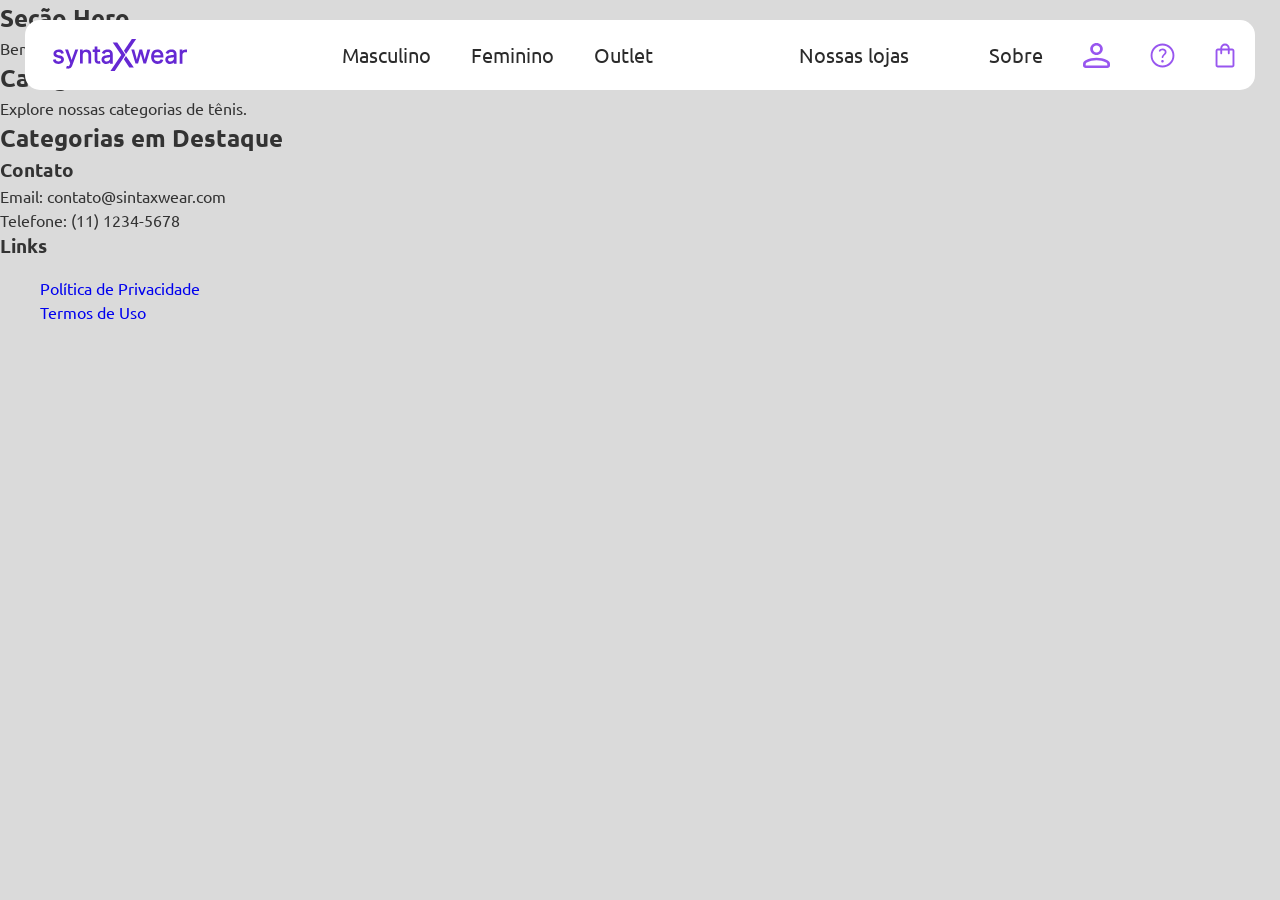
==== index.html @ 090f6666 "fix: alterado padding e tamanho do logo do menu" ====
<!DOCTYPE html>
<html lang="pt-br">

<head>
    <meta charset="UTF-8">
    <meta name="viewport" content="width=device-width, initial-scale=1.0">
    <title>SystaxWear-Tenis e snekers online</title>
    <!-- Chamar o arquivo reset antes de todos os outros. -->
    <link rel="stylesheet" href="src/reset.css">
    <link rel="stylesheet" href="src/variables.css">
    <link rel="stylesheet" href="src/style.css">
</head>

<body>
    <header class="header">
        <h1 class="logo">
            <a href="/"><img src="images/logo/logo.svg" alt="SystaxWear-Tenis e snekers online"
                    title="SystaxWear-Tenis e snekers online"></a>
        </h1>

        <nav class="nav-center" aria-label="Categorias Principais">
            <ul>
                <li><a href="#">Masculino</a></li>
                <li><a href="#">Feminino</a></li>
                <li><a href="#">Outlet</a></li>
            </ul>
        </nav>

        <nav class="nav-right" aria-label="Acesso rapido">
            <ul>
                <li><a href="#">Nossas lojas</a></li>
                <li><a href="#">
                <li>Sobre</a></li>
                <li><a href="#"><img src="images/icons/user.svg" alt=""></a></li>
                <li><a href="#"><img src="images/icons/help.svg" alt=""></a></li>
                <li><a href="#"><img src="images/icons/bag.svg" alt=""></a></li>
            </ul>

        </nav>


    </header>
    <!-- Navegação -->


    <main>
        <section id="hero" class="hero-section">
            <h2>Seção Hero</h2>
            <p>Bem-vindo à SintaxWear, sua loja de tênis e acessórios.</p>
        </section>
        <section id="categorias-tenis" class="tennis-categories">
            <h2>Categorias de Tênis</h2>
            <p>Explore nossas categorias de tênis.</p>
        </section>
        <section id="grid-categorias" class="featured-categories">
            <h2>Categorias em Destaque</h2>
            <div class="categories-grid">
                <!-- Itens do grid -->
            </div>
        </section>
    </main>
    <footer class="site-footer">
        <div class="contact-info">
            <h3>Contato</h3>
            <p>Email: contato@sintaxwear.com</p>
            <p>Telefone: (11) 1234-5678</p>
        </div>
        <div class="footer-links">
            <h3>Links</h3>
            <ul>
                <li><a href="#">Política de Privacidade</a></li>
                <li><a href="#">Termos de Uso</a></li>
            </ul>
        </div>
    </footer>
</body>

</html>
---- src/variables.css ----
@import url('https://fonts.googleapis.com/css2?family=Ubuntu:ital,wght@0,300;0,400;0,500;0,700;1,300;1,400;1,500;1,700&display=swap');

:root{
    --font-principal: 'Ubuntu', sans-serif;
}
---- src/style.css ----
body {
    font-family: var(--font-principal);
    background-color: #dadada;
    color: #333333;
}

.header {
    background-color: rgb(255, 255, 255);
    position: fixed;
    top: 20px;
    left: 50%;
    transform: translate(-50%);
    width: calc(100% - 50px);
    height: 70px;
    border-radius: 15px;
    z-index: 999;
    display: flex;
    justify-content: space-between;
    align-items: center;
    padding: 12px 20px;
}

.logo img {
    height: 48px;
}

.nav-center ul {
    display: flex;
    gap: 2.5rem;
}

.nav-center a {
    color: #2b2b2b;
    font-size: 1.25rem;
}

.nav-right ul {
    display: flex;
    gap: 2.5rem;
    align-items: center;
}

.nav-right a {
    color: #2b2b2b;
    font-size: 1.25rem;
}

.nav-right img {
    height: 25px;
}

.nav-right a:hover {
    opacity: 0.7;
}

.nav-center a:hover,
.nav-right a:hover {
    color: #6920c9;
}
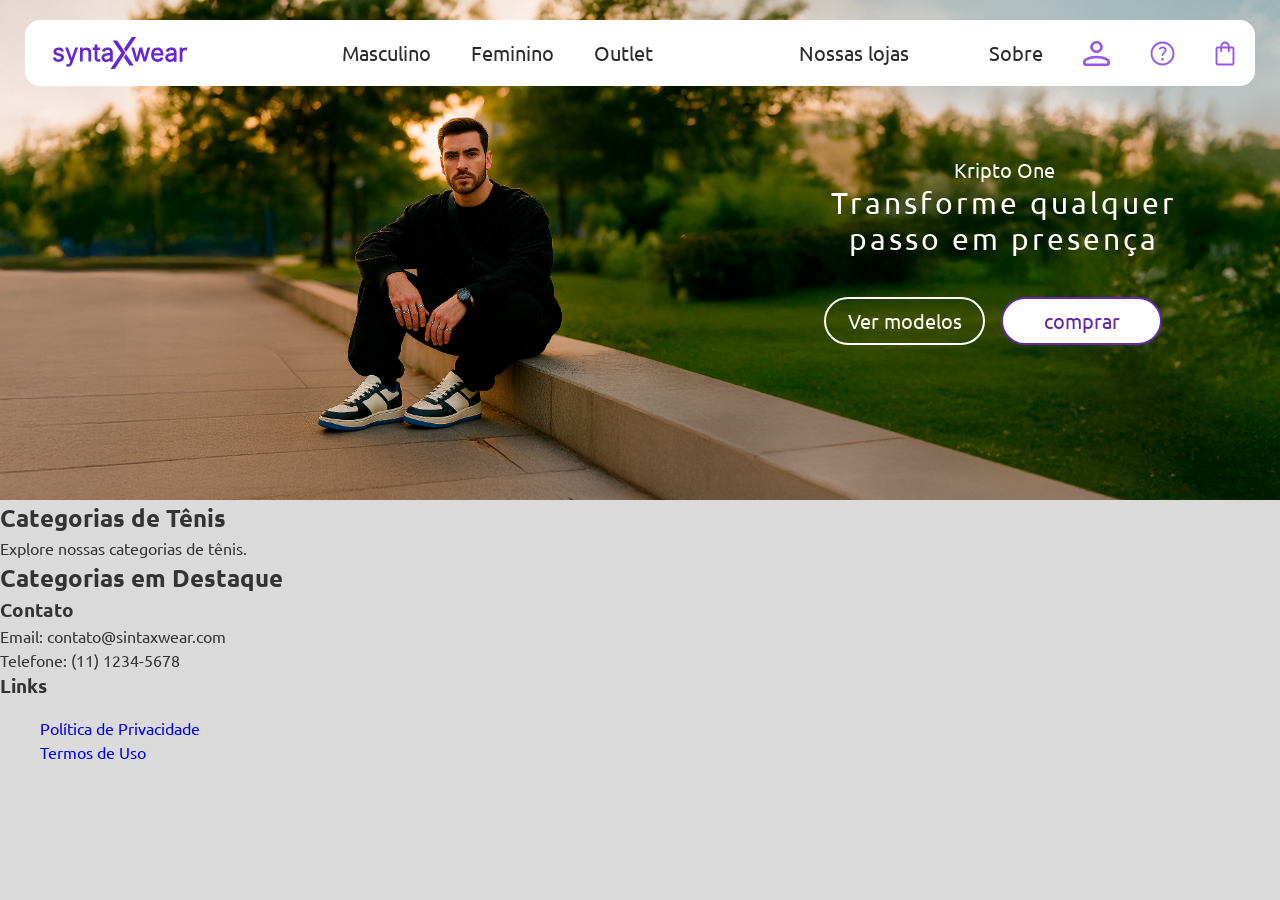
==== commit db8b9f94: "feat: adiciona o na página" ====
--- a/index.html
+++ b/index.html
@@ -41,12 +41,21 @@
 
     </header>
     <!-- Navegação -->
+    <!-- Hero section -->
+    <main>
+        <section id="hero" class="hero-section">
+            <div class="hero-overlay">
 
 
-    <main>
-        <section id="hero" class="hero-section">
-            <h2>Seção Hero</h2>
-            <p>Bem-vindo à SintaxWear, sua loja de tênis e acessórios.</p>
+                <div class="hero-content">
+                    <span class="hero-subtitle">Kripto One</span>
+                    <h2 class="hero-title">Transforme qualquer passo em presença</h2>
+                    <div class="hero-buttons">
+                        <a class="btn btn-outline" href="#">Ver modelos</a>
+                        <a class="btn btn-filled" href="#">comprar</a>
+                    </div>
+                </div>
+            </div>
         </section>
         <section id="categorias-tenis" class="tennis-categories">
             <h2>Categorias de Tênis</h2>
@@ -57,6 +66,7 @@
             <div class="categories-grid">
                 <!-- Itens do grid -->
             </div>
+
         </section>
     </main>
     <footer class="site-footer">
--- a/src/style.css
+++ b/src/style.css
@@ -11,13 +11,13 @@
     left: 50%;
     transform: translate(-50%);
     width: calc(100% - 50px);
-    height: 70px;
+    /* height: 70px; */
     border-radius: 15px;
     z-index: 999;
     display: flex;
     justify-content: space-between;
     align-items: center;
-    padding: 12px 20px;
+    padding: 0.125rem 1.25rem;
 }
 
 .logo img {
@@ -56,4 +56,77 @@
 .nav-center a:hover,
 .nav-right a:hover {
     color: #6920c9;
-}+}
+
+/* Seção hero */
+.hero-section {
+    background: url(../images/banner/hero.jpg) no-repeat center center;
+    height: 500px;
+    position: relative;
+    background-size: cover;
+}
+
+.hero-overlay {
+    width: 100%;
+    height: 100%;
+    display: flex;
+    align-items: center;
+    justify-content: flex-end;
+    padding: 0 6rem;
+}
+
+.hero-content {
+    color: #ffff;
+    max-width: 360px;
+    text-align: center;
+}
+
+.hero-content .hero-title {
+    font-size: 1.87rem;
+    margin-bottom: 40px;
+    font-weight: 400;
+    line-height: 36px;
+    letter-spacing: 3px;
+}
+
+.hero-content .hero-subtitle {
+    font-size: 1.25rem;
+    font-weight: 400;
+}
+
+.hero-buttons{
+    display: flex;
+    gap: 16px;
+}
+
+.btn {
+    font-size: 1.25rem;
+    width: 161px;
+    height: 48px;
+    border-radius: 25px;
+    text-decoration: none;
+    color: #ffff;
+    font-weight: 400;
+    padding: 10px 20px;
+    transition: background-color 0.3s, border 0.3s;
+    line-height: 23px;
+}
+
+
+.btn-outline {
+    background-color: transparent;
+    border: 2px solid #ffff;
+}
+
+.btn-filled {
+    background-color: #ffff;
+    border: 2px solid;
+    color: #6329A2;  
+}
+
+.btn:hover{
+    background-color: #6920c9;
+    color: #ffff;
+    border-color: #6329A2;
+}
+
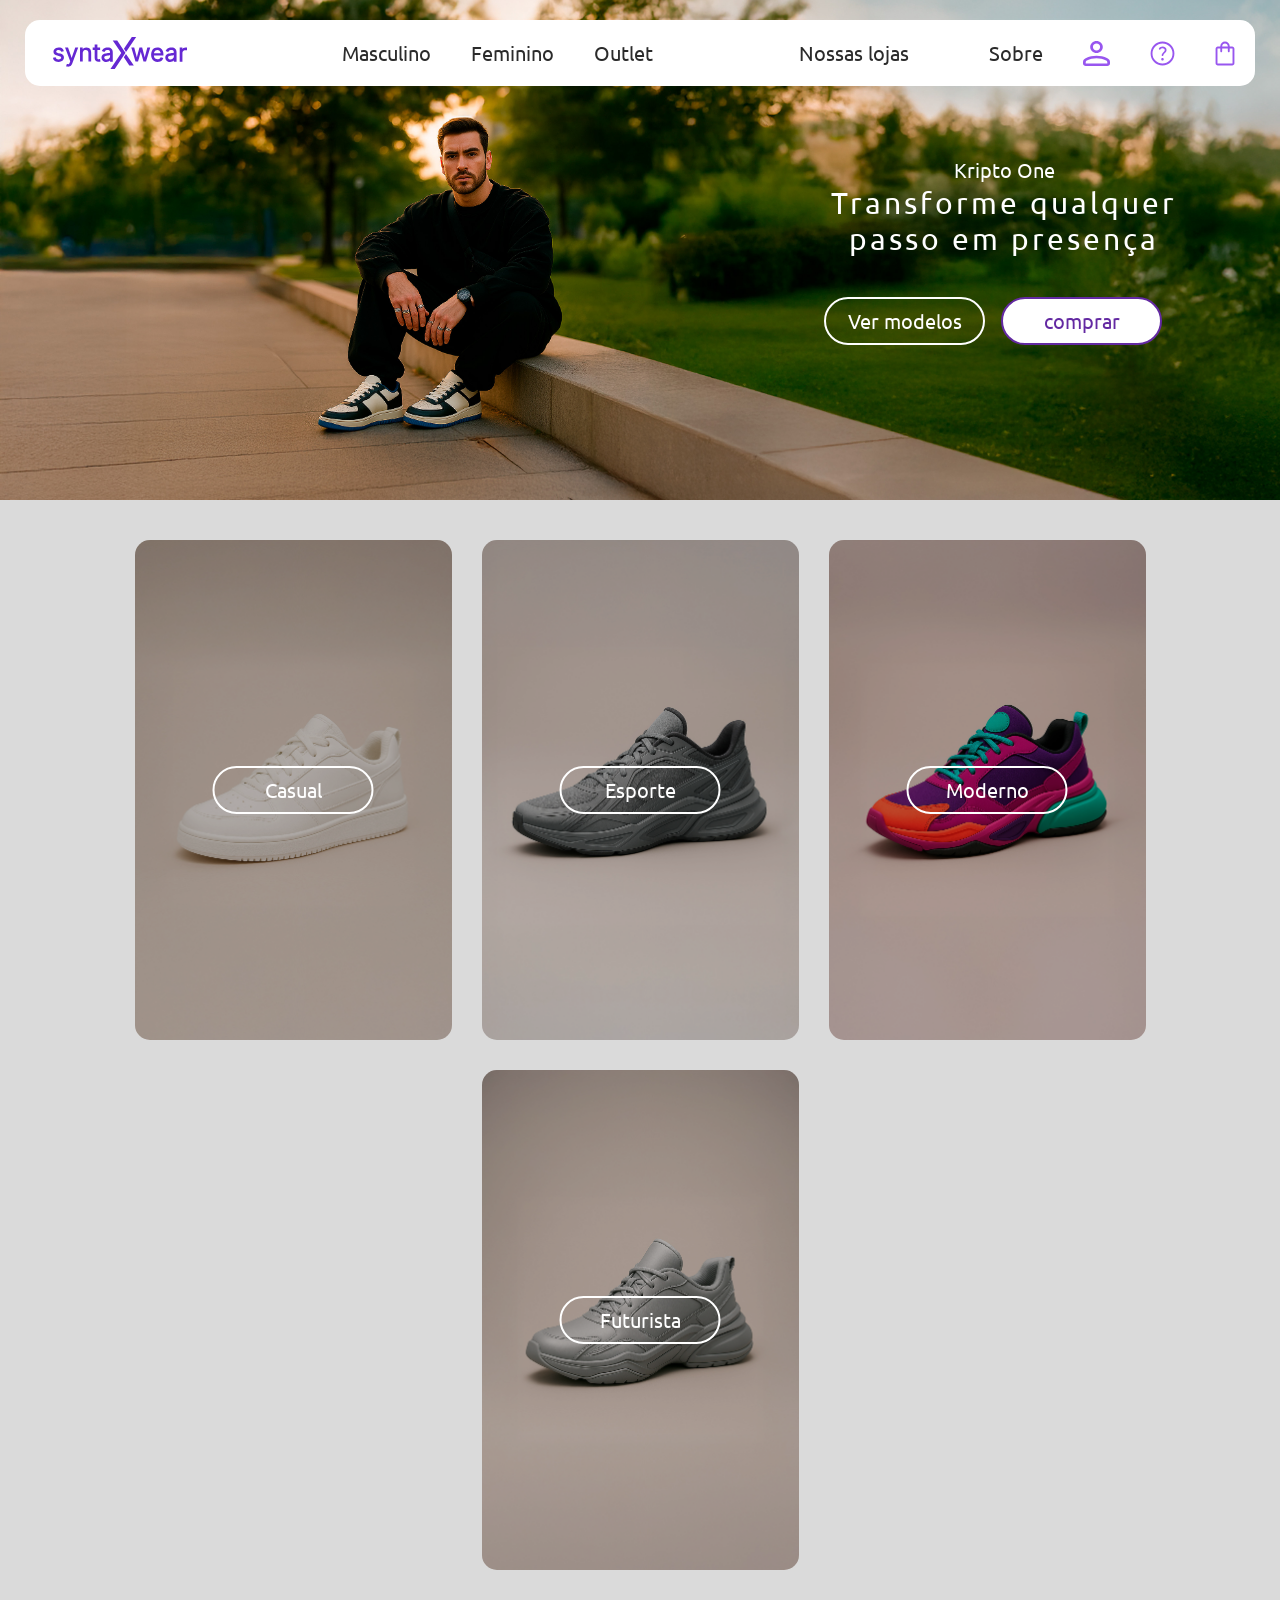
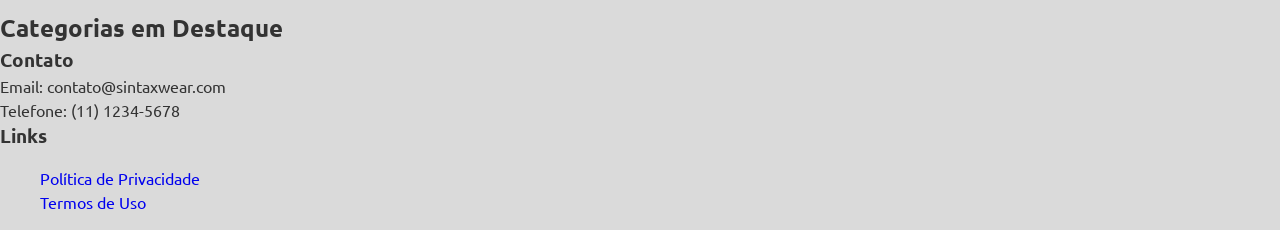
==== commit 6ef09c5c: "feat: adiciona seção de categorias" ====
--- a/index.html
+++ b/index.html
@@ -5,10 +5,14 @@
     <meta charset="UTF-8">
     <meta name="viewport" content="width=device-width, initial-scale=1.0">
     <title>SystaxWear-Tenis e snekers online</title>
+    <meta name="description"
+        content="SystaxWear é a sua loja online de tênis e sneakers. Encontre os melhores modelos, desde os clássicos até os lançamentos mais recentes. Compre com segurança e estilo na SystaxWear.">
     <!-- Chamar o arquivo reset antes de todos os outros. -->
     <link rel="stylesheet" href="src/reset.css">
     <link rel="stylesheet" href="src/variables.css">
     <link rel="stylesheet" href="src/style.css">
+
+    <link rel="shortcut icon" href="images/favicon/logo.svg" type="image/x-icon">
 </head>
 
 <body>
@@ -45,8 +49,6 @@
     <main>
         <section id="hero" class="hero-section">
             <div class="hero-overlay">
-
-
                 <div class="hero-content">
                     <span class="hero-subtitle">Kripto One</span>
                     <h2 class="hero-title">Transforme qualquer passo em presença</h2>
@@ -57,14 +59,40 @@
                 </div>
             </div>
         </section>
-        <section id="categorias-tenis" class="tennis-categories">
-            <h2>Categorias de Tênis</h2>
-            <p>Explore nossas categorias de tênis.</p>
+        <!-- Seção de categorias dos tenis -->
+        <section id="categorias-tenis" class="category-section">
+
+            <div class="category-card casual">
+                <a href="#" class="category-link">
+                    <span class="overlay"></span>
+                    <span class="category-name btn btn-outline">Casual</span>
+                </a>
+            </div>
+            <div class="category-card esporte">
+                <a href="#" class="category-link">
+                    <span class="overlay"></span>
+                    <span class="category-name btn btn-outline">Esporte</span>
+                </a>
+            </div>
+            <div class="category-card moderno">
+                <a href="#" class="category-link">
+                    <span class="overlay"></span>
+                    <span class="category-name btn btn-outline">Moderno</span>
+                </a>
+            </div>
+            <div class="category-card futurista">
+                <a href="#" class="category-link">
+                    <span class="overlay"></span>
+                    <span class="category-name btn btn-outline">Futurista</span>
+                </a>
+            </div>
+
+
         </section>
         <section id="grid-categorias" class="featured-categories">
             <h2>Categorias em Destaque</h2>
             <div class="categories-grid">
-                <!-- Itens do grid -->
+
             </div>
 
         </section>
--- a/src/style.css
+++ b/src/style.css
@@ -94,7 +94,7 @@
     font-weight: 400;
 }
 
-.hero-buttons{
+.hero-buttons {
     display: flex;
     gap: 16px;
 }
@@ -110,6 +110,7 @@
     padding: 10px 20px;
     transition: background-color 0.3s, border 0.3s;
     line-height: 23px;
+    text-align: center;
 }
 
 
@@ -121,12 +122,79 @@
 .btn-filled {
     background-color: #ffff;
     border: 2px solid;
-    color: #6329A2;  
-}
-
-.btn:hover{
+    color: #6329A2;
+}
+
+.btn:hover {
     background-color: #6920c9;
     color: #ffff;
     border-color: #6329A2;
-}
-
+    text-align: right;
+}
+
+/*Product-card*/
+.category-section {
+    padding-top: 40px;
+    padding-bottom: 40px;
+    display: flex;
+    flex-wrap: wrap;
+    justify-content: center;
+    gap: 30px;
+}
+
+.category-card {
+    position: relative;
+    width: 317px;
+    height: 500px;
+    border-radius: 15px;
+    transition: transform 0.3s ease;
+    overflow: hidden;
+    /*Usado para cortar tudo que "vaze" para fora desse contexto*/
+}
+
+.overlay {
+    position: absolute;
+    inset: 0;
+    /*Propriedade que faz com que ela ocupe todo o espaço disponível do elemento pai*/
+    background-color: rgb(0, 0, 0, 0.25);
+    z-index: 1;
+}
+
+.category-name {
+    position: absolute;
+    left: 50%;
+    top: 50%;
+    transform: translate(-50%, -50%);
+    z-index: 2;
+}
+
+.category-card:hover {
+    transform: scale(1.05);
+    transition: transform 0.3s ease;
+}
+
+
+
+.casual {
+    background-image: url(../images/products/casual.jpg);
+    background-size: cover;
+    background-position: center;
+}
+
+.esporte {
+    background-image: url(../images/products/esporte.jpg);
+    background-size: cover;
+    background-position: center;
+}
+
+.moderno {
+    background-image: url(../images/products/moderno.jpg);
+    background-size: cover;
+    background-position: center;
+}
+
+.futurista {
+    background-image: url(../images/products/futurista.jpg);
+    background-size: cover;
+    background-position: center;
+}
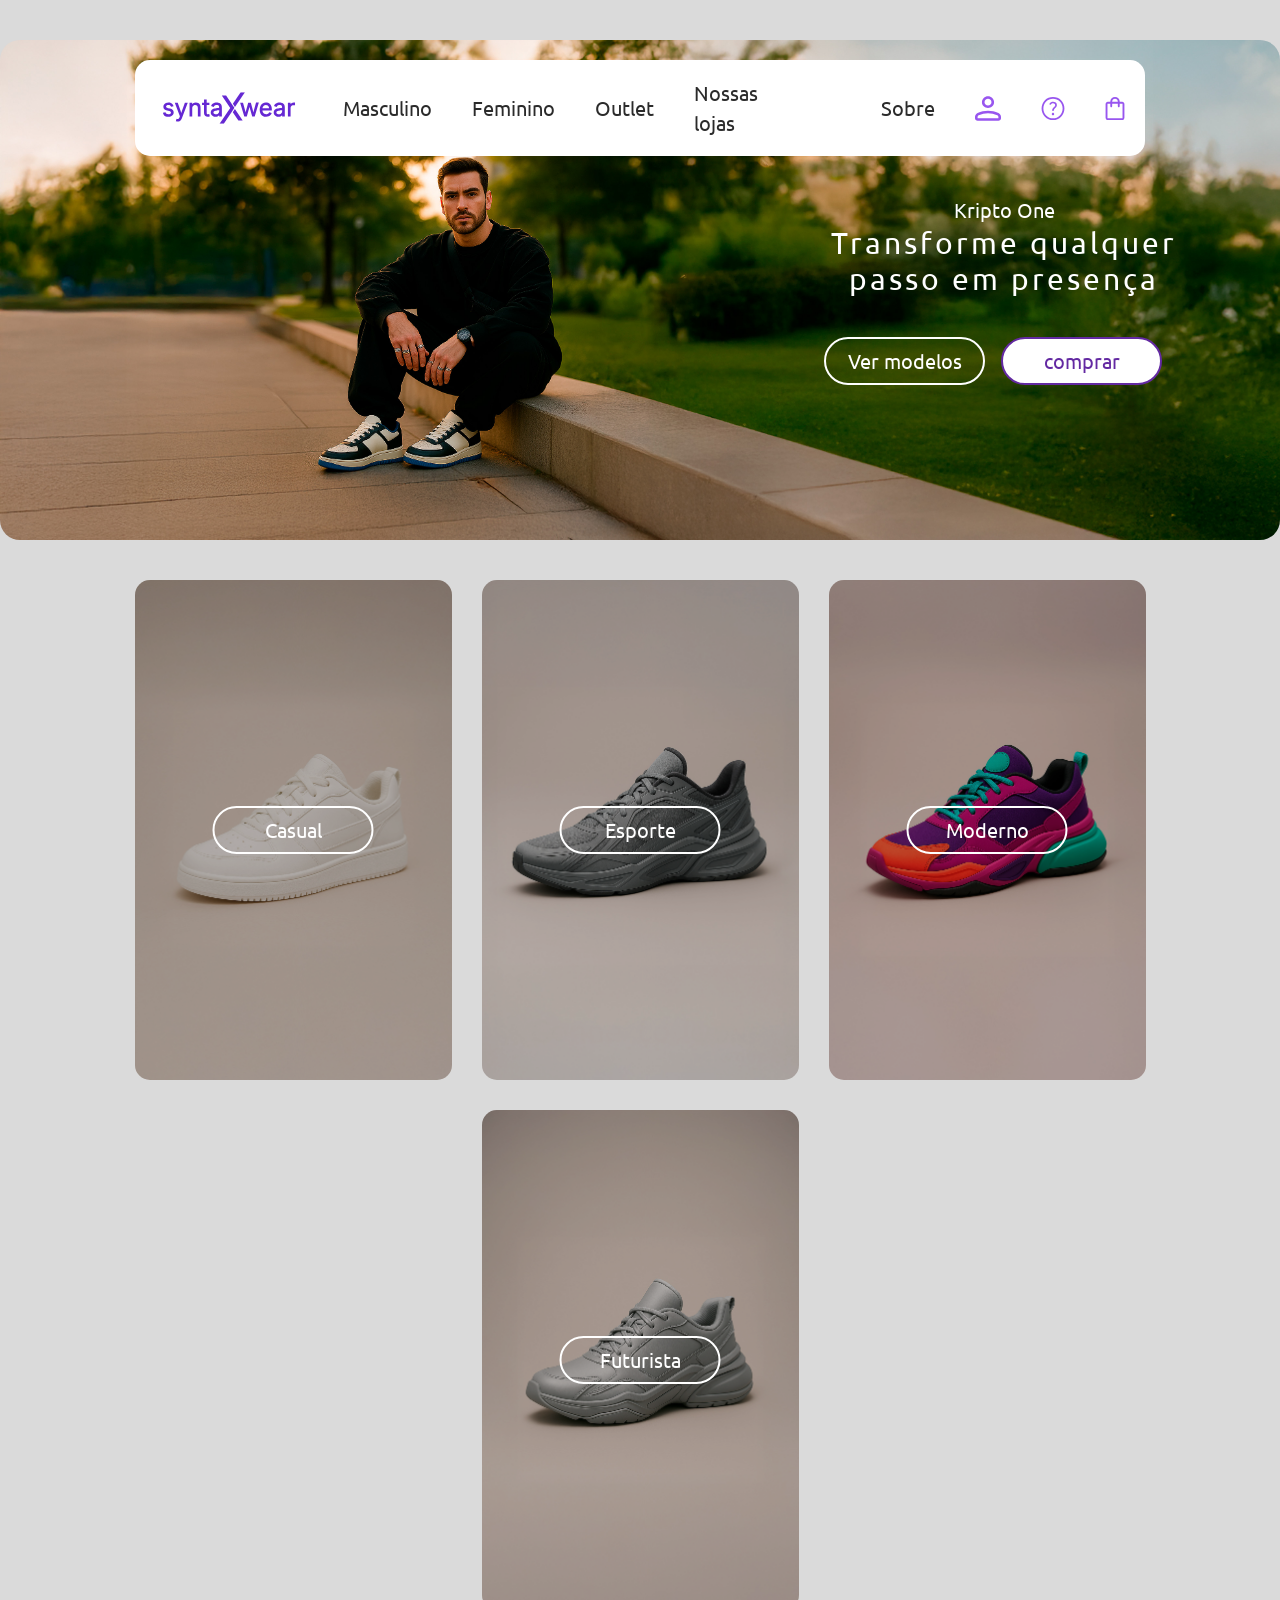
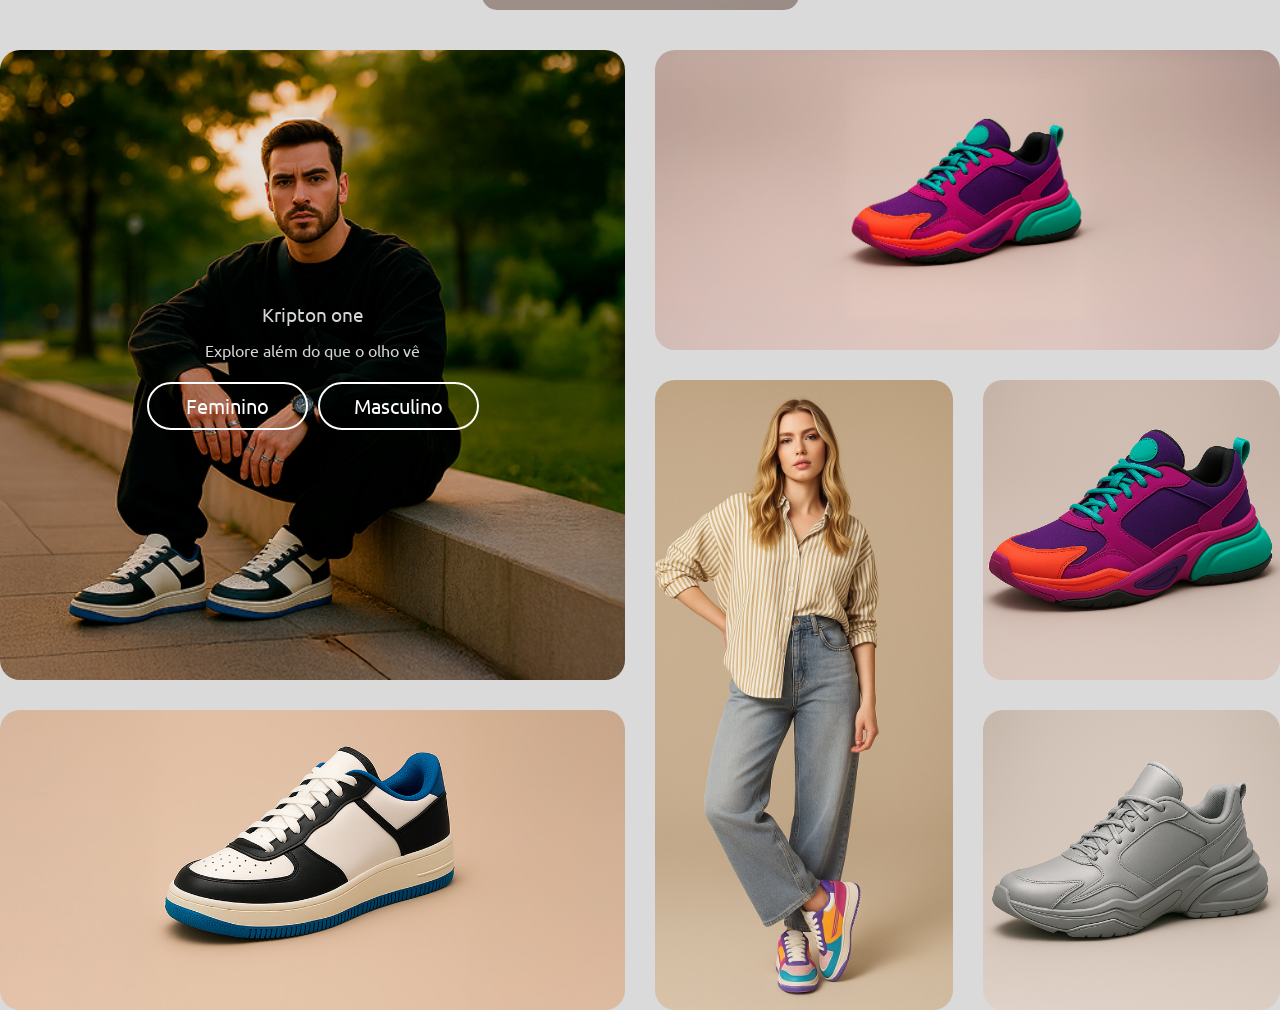
==== commit fa5f561a: "feat: adiciona grid de produtos" ====
--- a/index.html
+++ b/index.html
@@ -86,18 +86,27 @@
                     <span class="category-name btn btn-outline">Futurista</span>
                 </a>
             </div>
-
-
         </section>
-        <section id="grid-categorias" class="featured-categories">
-            <h2>Categorias em Destaque</h2>
-            <div class="categories-grid">
-
+        <!-- Seção de produtos -->
+        <section class="grid-section">
+            <div class="card highlight bg-top1">
+                <div class="top1-content">
+                    <h3 class="card-title">Kripton one</h3>
+                    <p class="card-subtitle">Explore além do que o olho vê</p>
+                    <div class="cta-group">
+                        <a href="#" class="btn btn-outline">Feminino</a>    
+                        <a href="#" class="btn btn-outline">Masculino</a>
+                    </div>
+                </div>
             </div>
-
+            <div class="card sneaker-purple"></div>
+            <div class="card model"></div>
+            <div class="card sneaker-color"></div>
+            <div class="card sneaker-white"></div>
+            <div class="card sneaker-silver"></div>
         </section>
     </main>
-    <footer class="site-footer">
+    <!-- <footer class="site-footer">
         <div class="contact-info">
             <h3>Contato</h3>
             <p>Email: contato@sintaxwear.com</p>
@@ -110,7 +119,7 @@
                 <li><a href="#">Termos de Uso</a></li>
             </ul>
         </div>
-    </footer>
+    </footer> -->
 </body>
 
 </html>
--- a/src/style.css
+++ b/src/style.css
@@ -4,13 +4,19 @@
     color: #333333;
 }
 
+main {
+    padding: 2.5rem 0 0;
+    max-width: 1360px;
+    margin: 0 auto;
+}
+
 .header {
     background-color: rgb(255, 255, 255);
     position: fixed;
-    top: 20px;
+    top: 60px;
     left: 50%;
     transform: translate(-50%);
-    width: calc(100% - 50px);
+    width: calc(100% - 270px);
     /* height: 70px; */
     border-radius: 15px;
     z-index: 999;
@@ -64,6 +70,7 @@
     height: 500px;
     position: relative;
     background-size: cover;
+    border-radius: 20px;
 }
 
 .hero-overlay {
@@ -197,4 +204,91 @@
     background-image: url(../images/products/futurista.jpg);
     background-size: cover;
     background-position: center;
+}
+
+/*Seção grid de produtos*/
+
+.grid-section {
+    display: grid;
+    grid-template-columns: repeat(4, 1fr);
+    grid-template-rows: repeat(3, 300px);
+    grid-template-areas:
+        "highlight highlight sneaker-purple sneaker-purple"
+        "highlight highlight model sneaker-color"
+        "sneaker-white sneaker-white model sneaker-silver";
+    gap: 30px;
+}
+
+.card {
+    background-position: center;
+    background-repeat: no-repeat;
+    background-size: cover;
+    position: relative;
+    border-radius: 20px;
+    transition: transform 0.3s ease;
+}
+
+.card:hover{
+    cursor: pointer;
+    transform: scale(1.03);
+    transition: transform 0.3s ease;
+}
+
+.highlight {
+    grid-area: highlight;
+    background-image: url(../images/products/card_imagem.jpg);
+}
+
+.sneaker-purple {
+    grid-area: sneaker-purple;
+    background-image: url(../images/products/moderno.jpg);
+}
+
+.model {
+    grid-area: model;
+    background-image: url(../images/products/modelo-feminino.jpg);
+}
+
+.sneaker-color {
+    grid-area: sneaker-color;
+    background-image: url(../images/products/futurista-grid.jpg);
+
+}
+
+.sneaker-white {
+    grid-area: sneaker-white;
+    background-image: url(../images/products/preto-branco-grid.jpg);
+
+}
+
+.sneaker-silver {
+    grid-area: sneaker-silver;
+    background-image: url(../images/products/moderno-grid.jpg);
+
+}
+
+.top1-content {
+    position: absolute;
+    left: 50%;
+    top: 50%;
+    transform: translate(-50%, -50%);
+    text-align: center;
+}
+
+.card-title{
+    font-family: 1.25rem;
+    font-weight: 400;
+    color: #d6d6d6;
+    margin-bottom: 10px;
+}
+.card-subtitle{
+    font-family: 1.5rem;
+    font-weight: 400;
+    color: #d6d6d6;
+    margin-bottom: 20px;
+}
+
+.cta-group{
+    display: flex;
+    gap: 10px;
 }
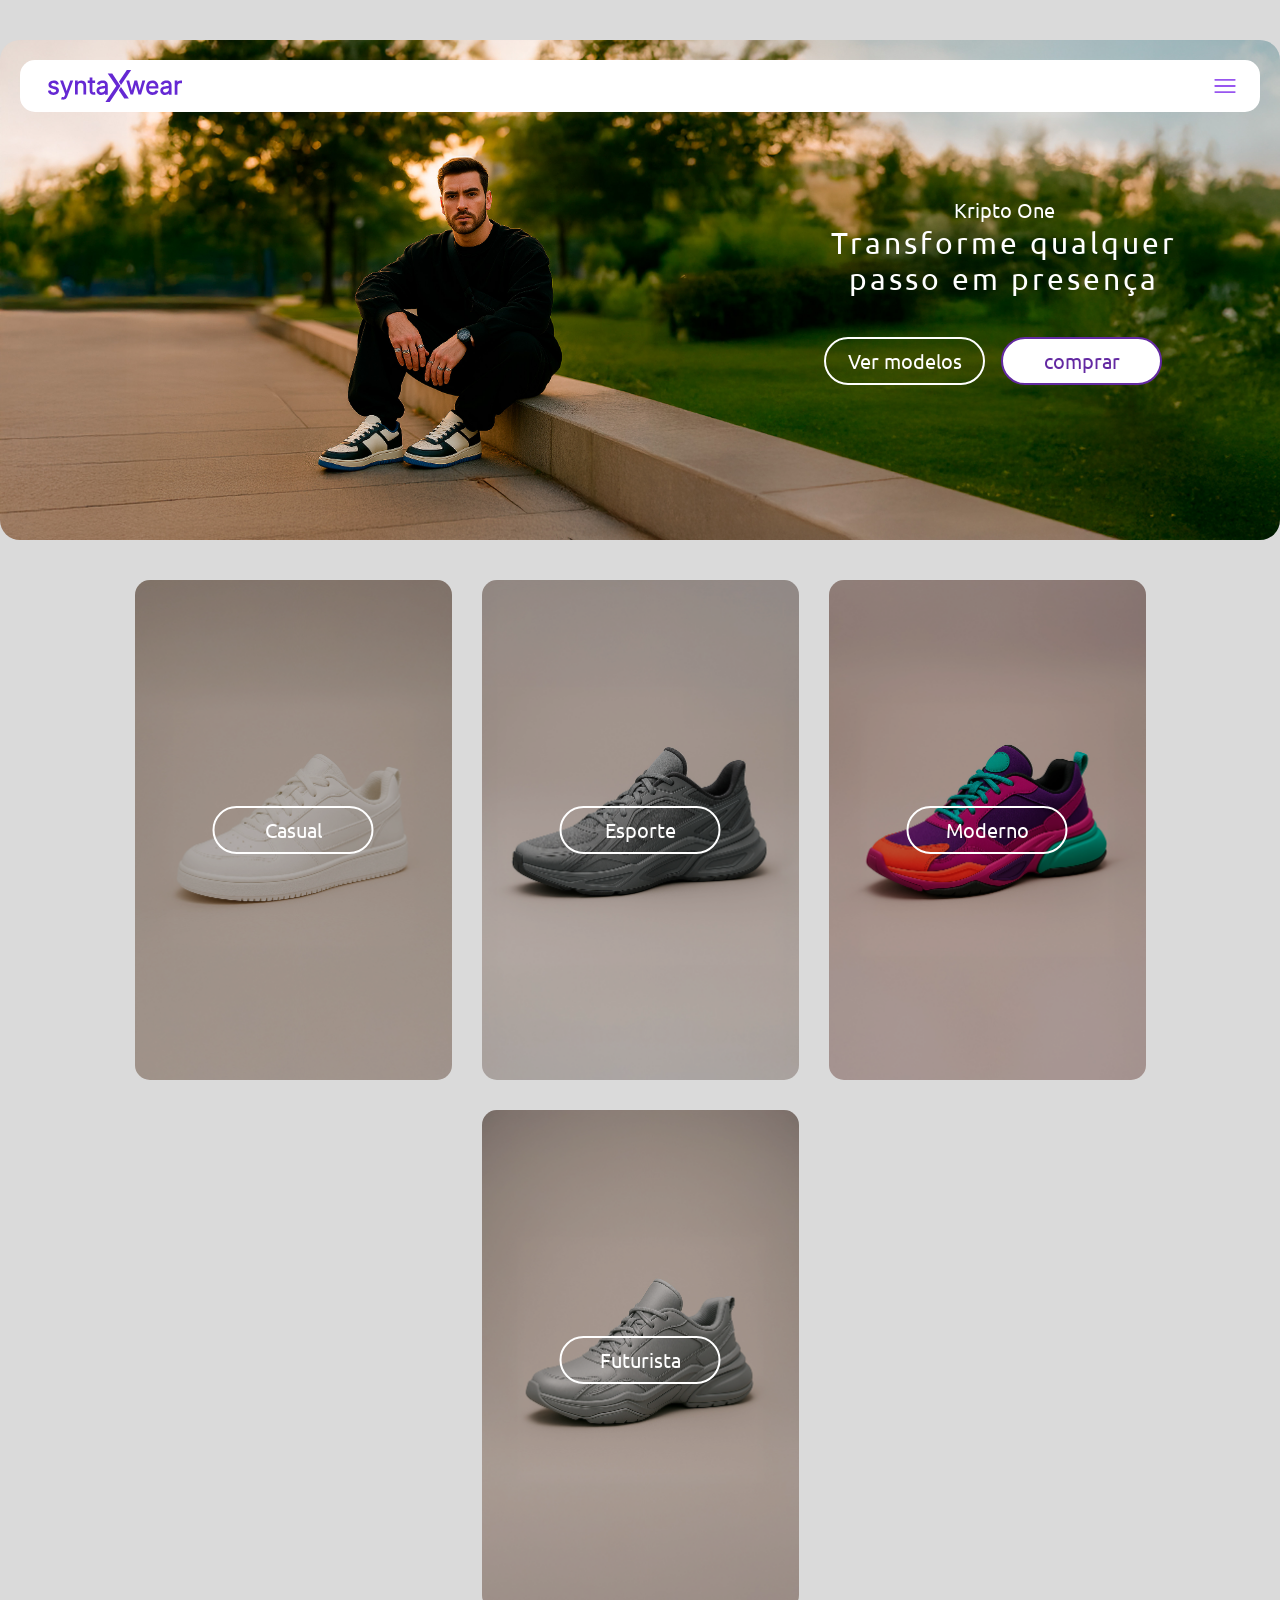
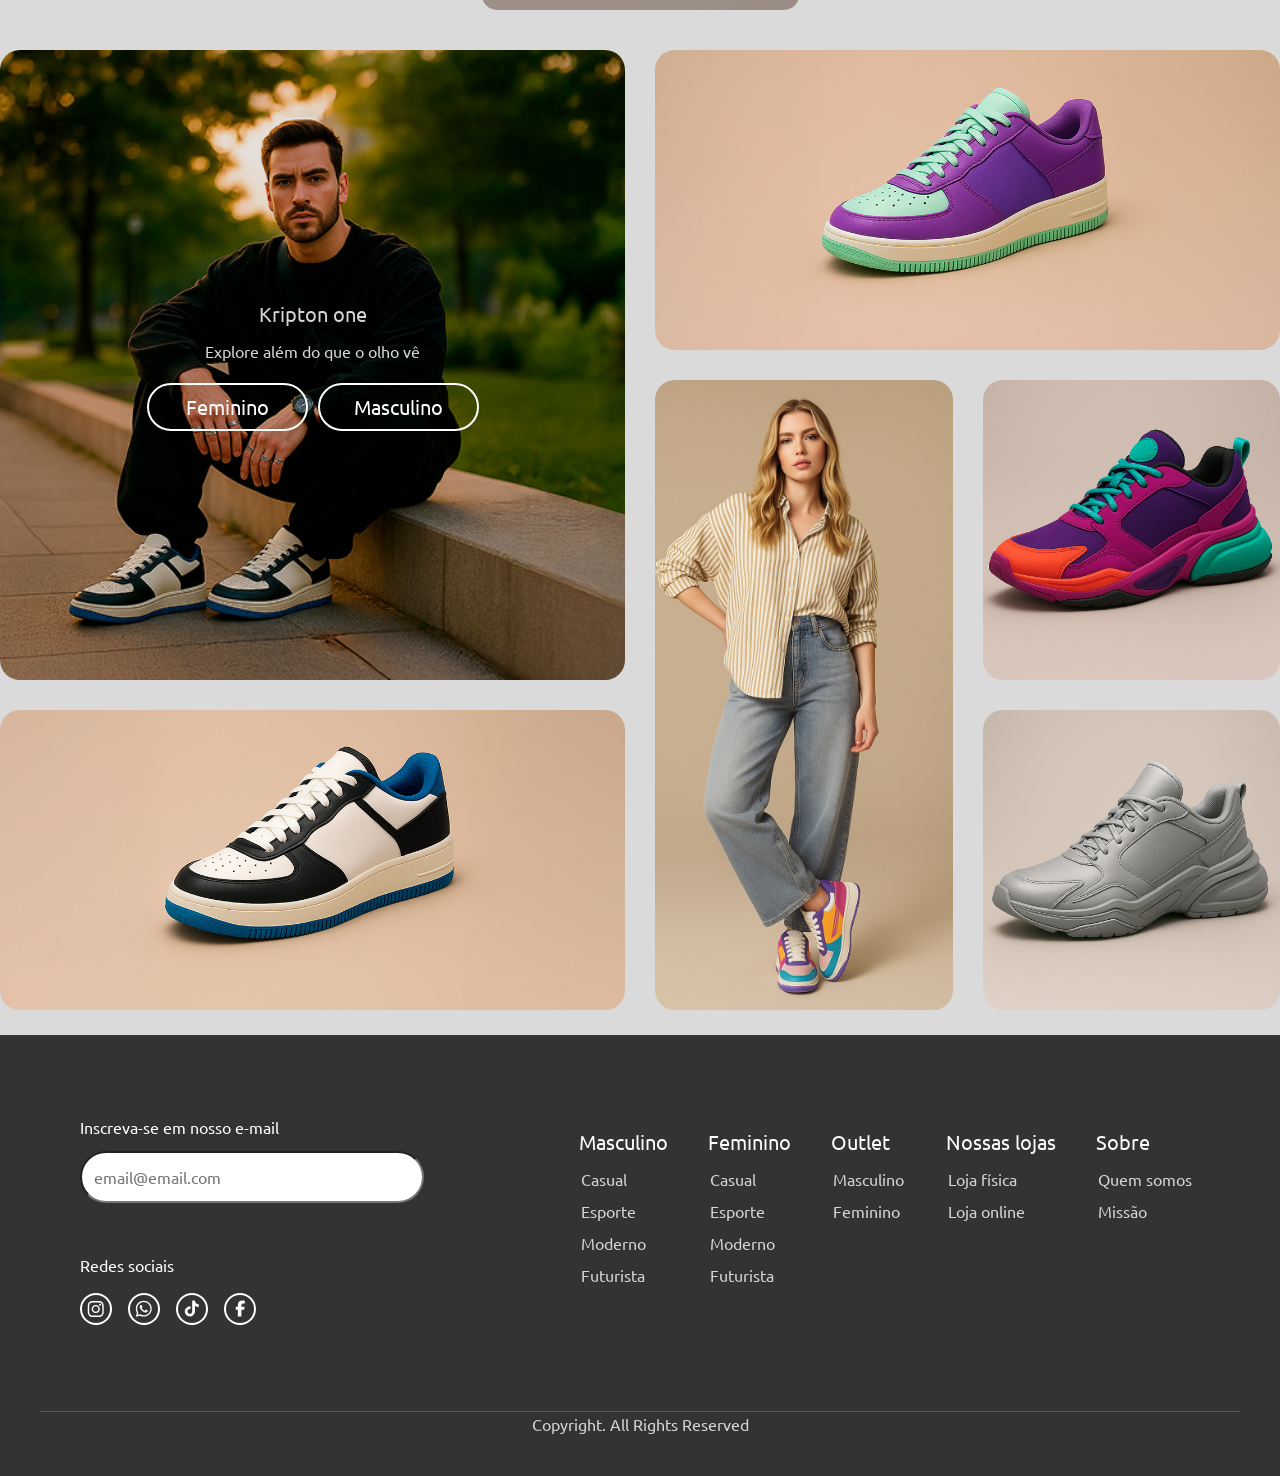
==== commit 1b1fe9b4: "feat: adiciona responsividade ao menu" ====
--- a/index.html
+++ b/index.html
@@ -22,24 +22,33 @@
                     title="SystaxWear-Tenis e snekers online"></a>
         </h1>
 
-        <nav class="nav-center" aria-label="Categorias Principais">
-            <ul>
-                <li><a href="#">Masculino</a></li>
-                <li><a href="#">Feminino</a></li>
-                <li><a href="#">Outlet</a></li>
-            </ul>
-        </nav>
+        <input type="checkbox" name="" id="menu-toggle" class="menu-toggle">
+        <label for="menu-toggle" class="menu-icon">
+            <img src="./images/icons/hamburguer.svg" alt="">
+        </label>
 
-        <nav class="nav-right" aria-label="Acesso rapido">
-            <ul>
-                <li><a href="#">Nossas lojas</a></li>
-                <li><a href="#">
-                <li>Sobre</a></li>
-                <li><a href="#"><img src="images/icons/user.svg" alt=""></a></li>
-                <li><a href="#"><img src="images/icons/help.svg" alt=""></a></li>
-                <li><a href="#"><img src="images/icons/bag.svg" alt=""></a></li>
-            </ul>
+        <nav class="nav-container">
 
+
+            <nav class="nav-center" aria-label="Categorias Principais">
+                <ul>
+                    <li><a href="#">Masculino</a></li>
+                    <li><a href="#">Feminino</a></li>
+                    <li><a href="#">Outlet</a></li>
+                </ul>
+            </nav>
+
+
+            <nav class="nav-right" aria-label="Acesso rapido">
+                <ul>
+                    <li><a href="#">Nossas lojas</a></li>
+                    <li><a href="#">Sobre</a></li>
+                    <li><a href="#"><img src="images/icons/user.svg" alt=""></a></li>
+                    <li><a href="#"><img src="images/icons/help.svg" alt=""></a></li>
+                    <li><a href="#"><img src="images/icons/bag.svg" alt=""></a></li>
+                </ul>
+
+            </nav>
         </nav>
 
 
@@ -53,14 +62,14 @@
                     <span class="hero-subtitle">Kripto One</span>
                     <h2 class="hero-title">Transforme qualquer passo em presença</h2>
                     <div class="hero-buttons">
-                        <a class="btn btn-outline" href="#">Ver modelos</a>
+                        <a class="btn btn-outline" href="#footer">Ver modelos</a>
                         <a class="btn btn-filled" href="#">comprar</a>
                     </div>
                 </div>
             </div>
         </section>
         <!-- Seção de categorias dos tenis -->
-        <section id="categorias-tenis" class="category-section">
+        <section id="categorias-tenis" class="category-section" id="categorias-tenis">
 
             <div class="category-card casual">
                 <a href="#" class="category-link">
@@ -88,13 +97,13 @@
             </div>
         </section>
         <!-- Seção de produtos -->
-        <section class="grid-section">
+        <section class="grid-section" id="grid">
             <div class="card highlight bg-top1">
                 <div class="top1-content">
                     <h3 class="card-title">Kripton one</h3>
                     <p class="card-subtitle">Explore além do que o olho vê</p>
                     <div class="cta-group">
-                        <a href="#" class="btn btn-outline">Feminino</a>    
+                        <a href="#" class="btn btn-outline">Feminino</a>
                         <a href="#" class="btn btn-outline">Masculino</a>
                     </div>
                 </div>
@@ -106,20 +115,82 @@
             <div class="card sneaker-silver"></div>
         </section>
     </main>
-    <!-- <footer class="site-footer">
-        <div class="contact-info">
-            <h3>Contato</h3>
-            <p>Email: contato@sintaxwear.com</p>
-            <p>Telefone: (11) 1234-5678</p>
+    <footer class="site-footer" id="footer">
+        <div class="footer-content">
+            <div class="footer-right">
+                <form class="newsletter-form">
+                    <label for="newsletter-email">Inscreva-se em nosso e-mail</label>
+                    <input type="email" id="newsletter-email" placeholder="email@email.com" />
+                </form>
+                <div class="footer-social">
+                    <span>Redes sociais</span>
+                    <ul>
+                        <li>
+                            <a href="https://www.instagram.com/" target="_blank"><img src="./images/icons/instagram.svg"
+                                    alt="Instagram" /></a>
+                        </li>
+                        <li>
+                            <a href="https://wa.me/5511999999999" target="_blank"><img src="./images/icons/whatsapp.svg"
+                                    alt="WhatsApp" /></a>
+                        </li>
+                        <li>
+                            <a href="https://www.tiktok.com/" target="_blank"><img src="./images/icons/tiktok.svg"
+                                    alt="TikTok" /></a>
+                        </li>
+                        <li>
+                            <a href="https://www.facebook.com/" target="_blank"><img src="./images/icons/facebook.svg"
+                                    alt="Facebook" /></a>
+                        </li>
+                    </ul>
+                </div>
+            </div>
+            <nav class="footer-nav">
+                <div class="footer-column">
+                    <strong>Masculino</strong>
+                    <ul>
+                        <li><a href="#grid">Casual</a></li>
+                        <li><a href="#categorias-tenis">Esporte</a></li>
+                        <li><a href="#grid">Moderno</a></li>
+                        <li><a href="#grid">Futurista</a></li>
+                    </ul>
+                </div>
+                <div class="footer-column">
+                    <strong>Feminino</strong>
+                    <ul>
+                        <li><a href="#grid">Casual</a></li>
+                        <li><a href="#grid">Esporte</a></li>
+                        <li><a href="#grid">Moderno</a></li>
+                        <li><a href="#grid">Futurista</a></li>
+                    </ul>
+                </div>
+                <div class="footer-column">
+                    <strong>Outlet</strong>
+                    <ul>
+                        <li><a href="#grid">Masculino</a></li>
+                        <li><a href="#grid">Feminino</a></li>
+                    </ul>
+                </div>
+                <div class="footer-column">
+                    <strong>Nossas lojas</strong>
+                    <ul>
+                        <li><a href="#grid">Loja física</a></li>
+                        <li><a href="#grid">Loja online</a></li>
+                    </ul>
+                </div>
+                <div class="footer-column">
+                    <strong>Sobre</strong>
+                    <ul>
+                        <li><a href="#grid">Quem somos</a></li>
+                        <li><a href="#grid">Missão</a></li>
+                    </ul>
+                </div>
+            </nav>
         </div>
-        <div class="footer-links">
-            <h3>Links</h3>
-            <ul>
-                <li><a href="#">Política de Privacidade</a></li>
-                <li><a href="#">Termos de Uso</a></li>
-            </ul>
-        </div>
-    </footer> -->
+
+
+        <div class="footer-copy">Copyright. All Rights Reserved</div>
+    </footer>
+    </footer>
 </body>
 
 </html>
--- a/src/style.css
+++ b/src/style.css
@@ -228,7 +228,7 @@
     transition: transform 0.3s ease;
 }
 
-.card:hover{
+.card:hover {
     cursor: pointer;
     transform: scale(1.03);
     transition: transform 0.3s ease;
@@ -241,7 +241,7 @@
 
 .sneaker-purple {
     grid-area: sneaker-purple;
-    background-image: url(../images/products/moderno.jpg);
+    background-image: url(../images/products/roxo-verde-grid.jpg);
 }
 
 .model {
@@ -275,20 +275,218 @@
     text-align: center;
 }
 
-.card-title{
-    font-family: 1.25rem;
+.card-title {
+    font-size: 1.25rem;
     font-weight: 400;
     color: #d6d6d6;
     margin-bottom: 10px;
 }
-.card-subtitle{
+
+.card-subtitle {
     font-family: 1.5rem;
     font-weight: 400;
     color: #d6d6d6;
     margin-bottom: 20px;
 }
 
-.cta-group{
+.cta-group {
     display: flex;
     gap: 10px;
+}
+
+/*footer*/
+.site-footer {
+    margin-top: 25px;
+    background-color: #333333;
+    color: white;
+    padding: 40px;
+}
+
+.footer-content {
+    max-width: 1360px;
+    margin: 0 auto;
+    padding: 40px;
+    display: flex;
+    gap: 155px;
+}
+
+.footer-right {
+    display: flex;
+    gap: 3.125rem;
+    flex-direction: column;
+}
+
+.footer-nav {
+    display: flex;
+    gap: 40px;
+}
+
+.footer-column {
+    padding: 0;
+    margin-top: 12px;
+}
+
+.footer-column ul {
+    display: flex;
+    flex-direction: column;
+    gap: 8px;
+}
+
+.footer-nav ul {
+    display: flex;
+    padding: 0;
+    margin: 0;
+}
+
+.footer-nav li a {
+    color: #d6d6d6;
+    padding: 2px;
+}
+
+.footer-nav li a:hover {
+    color: #d6d6d6;
+    padding: 2px;
+    text-decoration: underline;
+}
+
+.footer-nav strong {
+    display: block;
+    margin-bottom: 10px;
+    color: #fcfaff;
+    font-size: 1.25rem;
+    padding: 0;
+    font-weight: 400;
+}
+
+.footer-social ul {
+    display: flex;
+    gap: 16px;
+    padding: 0;
+}
+
+
+.newsletter-form input {
+    border-radius: 30px;
+    color: #313131aa;
+    padding: 12px;
+    width: 344px;
+}
+
+.newsletter-form {
+    display: flex;
+    gap: 12px;
+    flex-direction: column;
+}
+
+.footer-social ul li a:hover {
+    opacity: 0.7;
+}
+
+.footer-copy {
+    text-align: center;
+    margin-top: 30px;
+    color: #d6d6d6;
+    border-top: 1px solid #555;
+}
+
+/*Menu responsivo*/
+
+.nav-container {
+    display: flex;
+    justify-content: space-around;
+    width: 100%;
+    align-items: center;
+}
+
+.menu-toggle {
+    display: none;
+}
+
+.menu-icon {
+    width: 30px;
+    height: 30px;
+    display: none;
+    cursor: pointer;
+    z-index: 1001;
+}
+
+.menu-icon img {
+    width: 100%;
+    height: 100%;
+    transition: opacity 0.3s ease;
+}
+
+.menu-icon:hover img {
+    opacity: 0.7;
+}
+
+@media (max-width: 1280px) {
+    .header {
+        width: calc(100% - 40px);
+    }
+
+    .menu-icon {
+        display: block;
+    }
+
+    .nav-container {
+        position: fixed;
+        top: 0;
+        width: 200px;
+        flex-direction: column;
+        padding-top: 80px;
+        padding-bottom: 20px;
+        background-color: #fff;
+        gap: 2rem;
+
+        right: -100%;
+        transition: right 0.3s ease;
+
+        align-items: center;
+        display: flex;
+        justify-content: flex-start;
+    }
+
+    .nav-center,
+    .nav-right {
+        /* width: 100%; */
+        text-align: center;
+    }
+
+    .nav-center li,
+    .nav-right li {
+        text-align: center;
+    }
+
+    .nav-center ul,
+    .nav-right ul {
+        display: flex;
+        flex-direction: column;
+        gap: 1.5rem;
+
+        align-items: center;
+
+        padding-left: 0;
+        /*Depois de muito bater cabeca foi isso que faltava para ficar perfeitamente alinhado ao centro*/
+        margin: 0;
+        list-style: none;
+
+    }
+
+    /* .nav-center ul li,
+    .nav-right ul li {
+        width: 100%;
+    } */
+
+    .nav-center a,
+    .nav-right a {
+        display: inline-block;
+        border-bottom: 1px solid #eeeeee;
+        padding: 0.3rem 0;
+        font-size: 1rem;
+    }
+
+    .menu-toggle:checked~.nav-container {
+        right: 0;
+    }
 }
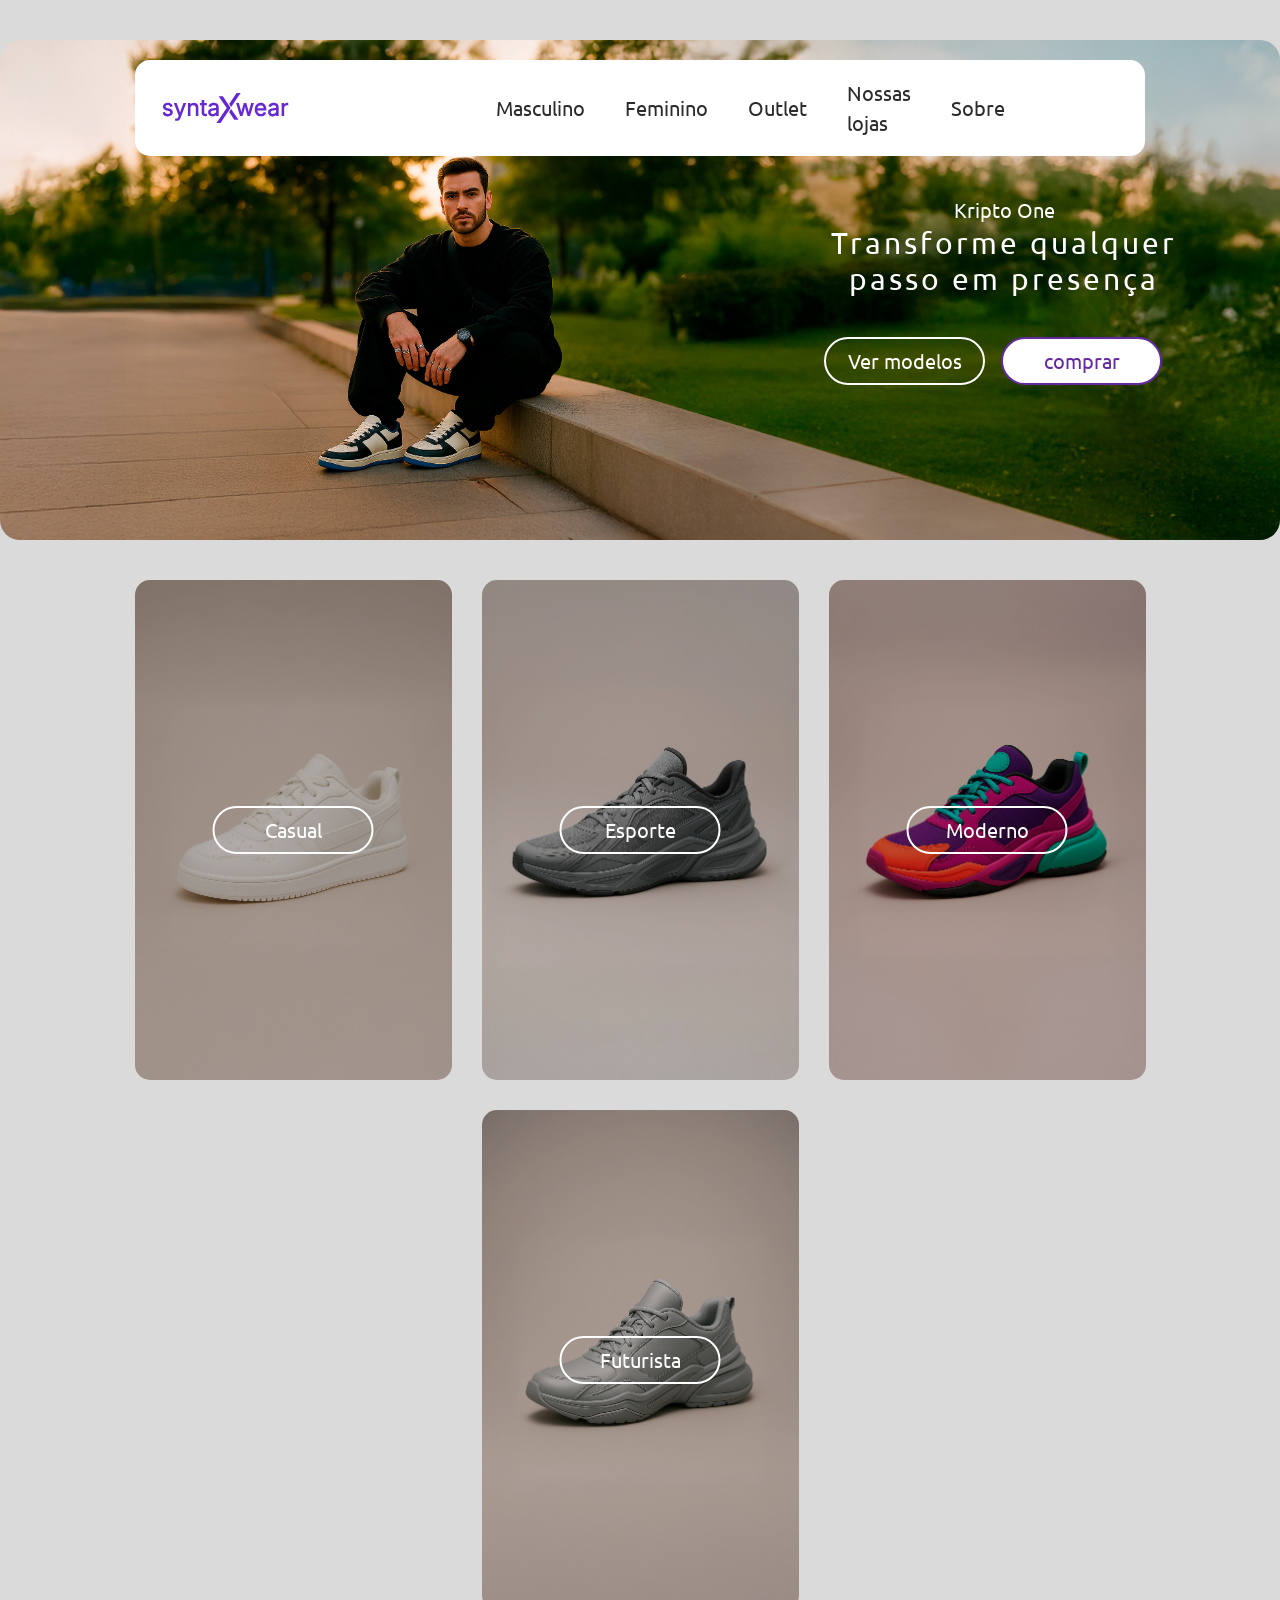
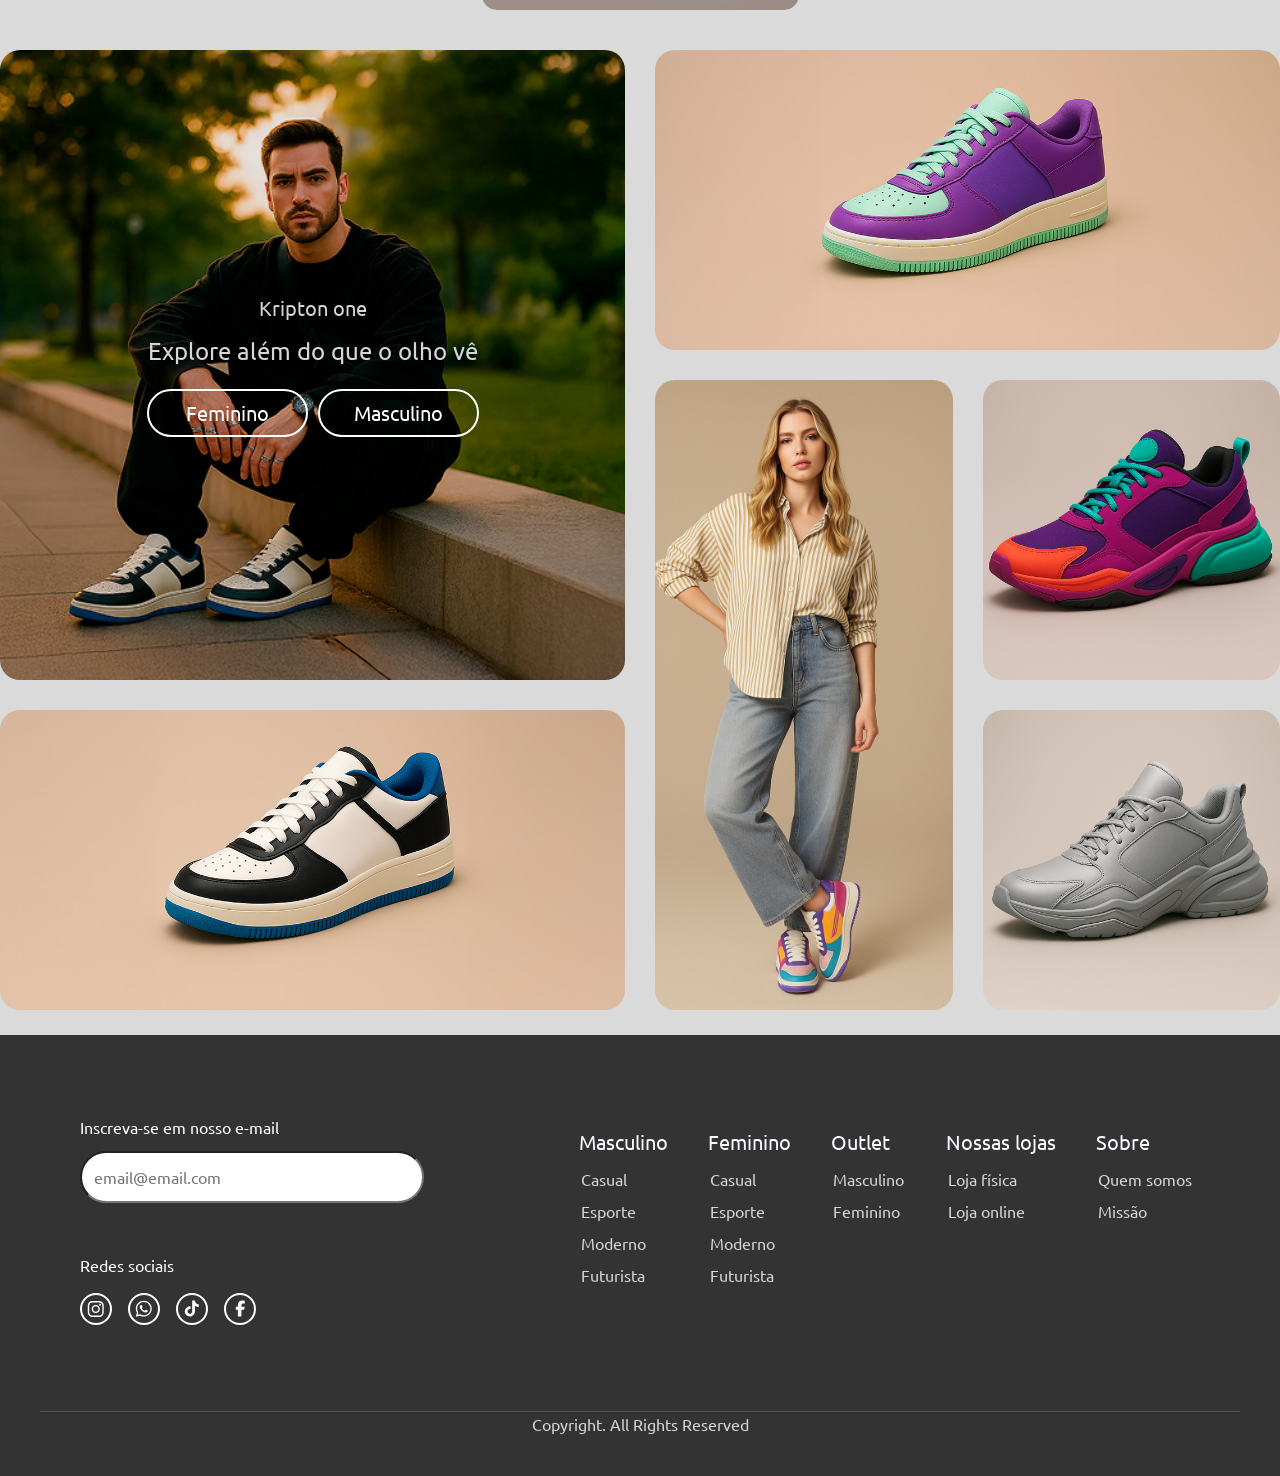
==== commit 937ceb3b: "feat: Criação das páginas masculina, feminina e outlet. E responsividade dessas páginas" ====
--- a/index.html
+++ b/index.html
@@ -32,8 +32,8 @@
 
             <nav class="nav-center" aria-label="Categorias Principais">
                 <ul>
-                    <li><a href="#">Masculino</a></li>
-                    <li><a href="#">Feminino</a></li>
+                    <li><a href="./pages/tenis_masculino.html">Masculino</a></li>
+                    <li><a href="./pages/tenis_feminino.html">Feminino</a></li>
                     <li><a href="#">Outlet</a></li>
                 </ul>
             </nav>
@@ -56,20 +56,20 @@
     <!-- Navegação -->
     <!-- Hero section -->
     <main>
-        <section id="hero" class="hero-section">
+        <section id="hero" class="hero-section hero-home">
             <div class="hero-overlay">
                 <div class="hero-content">
                     <span class="hero-subtitle">Kripto One</span>
                     <h2 class="hero-title">Transforme qualquer passo em presença</h2>
                     <div class="hero-buttons">
-                        <a class="btn btn-outline" href="#footer">Ver modelos</a>
+                        <a class="btn btn-outline" href="#categorias-tenis">Ver modelos</a>
                         <a class="btn btn-filled" href="#">comprar</a>
                     </div>
                 </div>
             </div>
         </section>
         <!-- Seção de categorias dos tenis -->
-        <section id="categorias-tenis" class="category-section" id="categorias-tenis">
+        <section id="categorias-tenis" class="category-section">
 
             <div class="category-card casual">
                 <a href="#" class="category-link">
@@ -103,8 +103,8 @@
                     <h3 class="card-title">Kripton one</h3>
                     <p class="card-subtitle">Explore além do que o olho vê</p>
                     <div class="cta-group">
-                        <a href="#" class="btn btn-outline">Feminino</a>
-                        <a href="#" class="btn btn-outline">Masculino</a>
+                        <a href="./pages/tenis_feminino.html" class="btn btn-outline">Feminino</a>
+                        <a href="./pages/tenis_masculino.html" class="btn btn-outline">Masculino</a>
                     </div>
                 </div>
             </div>
@@ -190,7 +190,7 @@
 
         <div class="footer-copy">Copyright. All Rights Reserved</div>
     </footer>
-    </footer>
 </body>
 
+
 </html>
--- a/src/style.css
+++ b/src/style.css
@@ -1,7 +1,9 @@
-body {
+body,
+html {
     font-family: var(--font-principal);
     background-color: #dadada;
     color: #333333;
+    overflow-x: hidden;
 }
 
 main {
@@ -26,6 +28,15 @@
     padding: 0.125rem 1.25rem;
 }
 
+.nav-container {
+    display: flex;
+    justify-content: space-between;
+    width: 100%;
+    align-items: center;
+    flex: 1;
+    margin-left: 10rem;
+}
+
 .logo img {
     height: 48px;
 }
@@ -66,11 +77,31 @@
 
 /* Seção hero */
 .hero-section {
-    background: url(../images/banner/hero.jpg) no-repeat center center;
     height: 500px;
+    background-repeat: no-repeat;
+    background-position: center center;
     position: relative;
     background-size: cover;
     border-radius: 20px;
+}
+
+.hero-home {
+    background-image: url(../images/banner/hero.jpg);
+}
+
+.hero-masculino {
+    background-image: url("../images/banner/moco-banner-desktop.jpg");
+    height: 900px;
+}
+
+.hero-feminino {
+    background-image: url("../images/banner/moca-banner-desktop.jpg");
+    height: 900px;
+}
+
+.hero-outlet {
+    background-image: url("../images/products/clothes/moca-de-vermelho.jpg");
+    height: 900px;
 }
 
 .hero-overlay {
@@ -206,6 +237,23 @@
     background-position: center;
 }
 
+/*Usado em outras páginas além da página principal*/
+.category-section h1 {
+    display: flex;
+    justify-content: center;
+    width: 100%;
+    font-size: 50px;
+}
+
+.category-section p {
+    display: flex;
+    justify-content: center;
+    width: 100%;
+    margin-top: 12px;
+    margin-bottom: 5px;
+    font-size: 35px;
+}
+
 /*Seção grid de produtos*/
 
 .grid-section {
@@ -283,7 +331,7 @@
 }
 
 .card-subtitle {
-    font-family: 1.5rem;
+    font-size: 1.5rem;
     font-weight: 400;
     color: #d6d6d6;
     margin-bottom: 20px;
@@ -292,6 +340,59 @@
 .cta-group {
     display: flex;
     gap: 10px;
+}
+
+/*Seção de produtos*/
+.products-section {
+    padding: 80px 0;
+}
+
+.section-title {
+    font-size: 2rem;
+    margin-bottom: 40px;
+    text-align: center;
+}
+
+.products-grid {
+    display: grid;
+    grid-template-columns: repeat(auto-fit, minmax(250px, 1fr));
+    gap: 30px;
+}
+
+.product-card {
+    background-color: #fff;
+    border-radius: 20px;
+    overflow: hidden;
+    transition: transform 0.3s ease;
+}
+
+.product-card:hover {
+    transform: translateY(-8px);
+}
+
+.product-card img {
+    width: 100%;
+    height: 300px;
+    object-fit: cover;
+    display: block;
+}
+
+.product-info {
+    padding: 20px;
+    display: flex;
+    flex-direction: column;
+    text-align: center;
+}
+
+.product-info h3 {
+    font-size: 1.2rem;
+    margin-bottom: 10px;
+}
+
+.product-price {
+    color: #6920c9;
+    font-size: 1.1rem;
+    font-weight: bold;
 }
 
 /*footer*/
@@ -390,14 +491,6 @@
 }
 
 /*Menu responsivo*/
-
-.nav-container {
-    display: flex;
-    justify-content: space-around;
-    width: 100%;
-    align-items: center;
-}
-
 .menu-toggle {
     display: none;
 }
@@ -420,9 +513,20 @@
     opacity: 0.7;
 }
 
-@media (max-width: 1280px) {
+/*Responsividade*/
+@media (max-width: 1200px) {
     .header {
-        width: calc(100% - 40px);
+        position: fixed;
+        top: 50px;
+        left: 10px;
+        right: 10px;
+        width: auto;
+        transform: none;
+        padding: 0.5rem 0.8rem;
+        display: flex;
+        justify-content: space-between;
+        align-items: center;
+        overflow: hidden;
     }
 
     .menu-icon {
@@ -431,16 +535,18 @@
 
     .nav-container {
         position: fixed;
-        top: 0;
-        width: 200px;
+        top: 85px;
+        width: min(70vw, 180px);
+        height: calc(100vh - 140px);
         flex-direction: column;
         padding-top: 80px;
         padding-bottom: 20px;
         background-color: #fff;
         gap: 2rem;
 
-        right: -100%;
-        transition: right 0.3s ease;
+        right: 0;
+        transform: translateX(100%);
+        transition: transform 0.3s ease;
 
         align-items: center;
         display: flex;
@@ -451,11 +557,13 @@
     .nav-right {
         /* width: 100%; */
         text-align: center;
+
     }
 
     .nav-center li,
     .nav-right li {
         text-align: center;
+
     }
 
     .nav-center ul,
@@ -487,6 +595,124 @@
     }
 
     .menu-toggle:checked~.nav-container {
-        right: 0;
-    }
+        transform: translateX(0);
+    }
+
+    main {
+        padding: 0.625rem;
+    }
+
+    /* .hero-section {
+        height: 660px;
+        background-image: url(../images/banner/hero-mobile.jpg);
+        background-size: cover;
+        background-position: center;
+        background-repeat: no-repeat;
+    } */
+
+    .hero-section {
+        background-size: cover;
+        background-position: center;
+        background-repeat: no-repeat;
+    }
+
+    .hero-home,
+    .hero-masculino,
+    .hero-feminino {
+        height: 660px;
+    }
+
+    .hero-home {
+        background-image: url(../images/banner/hero-mobile.jpg);
+    }
+
+    .hero-masculino {
+        background-image: url("../images/banner/moco-banner-mobile.png");
+    }
+
+    .hero-feminino {
+        background-image: url("../images/banner/moca-banner-mobile.png");
+    }
+
+    .hero-outlet{
+        background-image: url("../images/products/clothes/moca-de-vermelho-mobile.png");
+    }
+
+
+
+    .hero-section .hero-title {
+        font-size: 1.5rem;
+    }
+
+    .hero-section .hero-subtitle {
+        font-size: 1.25rem;
+    }
+
+    .hero-content {
+        max-width: 330px;
+        margin: 0 auto;
+    }
+
+    .btn {
+        font-size: 1.2rem;
+    }
+
+    .hero-overlay {
+        justify-content: center;
+        padding: 0 1.5rem;
+    }
+
+    .category-card {
+        width: 100%;
+    }
+
+    .grid-section {
+        grid-template-columns: 1fr 1fr;
+        grid-template-rows: repeat(5, auto);
+        grid-template-areas:
+            "highlight highlight"
+            "sneaker-white sneaker-white"
+            "model sneaker-color"
+            "model sneaker-silver";
+        max-width: 100%;
+        gap: 0.625rem;
+    }
+
+    .highlight {
+        min-height: 500px;
+    }
+
+    .model {
+        min-height: 370px;
+    }
+
+    .sneaker-white,
+    .sneaker-purple {
+        min-height: 190px;
+    }
+}
+
+@media (max-width: 1000px) {
+    .footer-content {
+        flex-direction: column;
+        gap: 20px;
+        gap: 2rem;
+        padding: 2rem 1rem;
+    }
+
+    .footer-nav {
+        flex-direction: column;
+        gap: 2rem;
+    }
+
+    .footer-social ul {
+        gap: 1rem;
+    }
+
+    .footer-copy {
+        font-size: 1rem;
+        padding: 1.5rem 0 1.5rem;
+    }
+
+
 }
